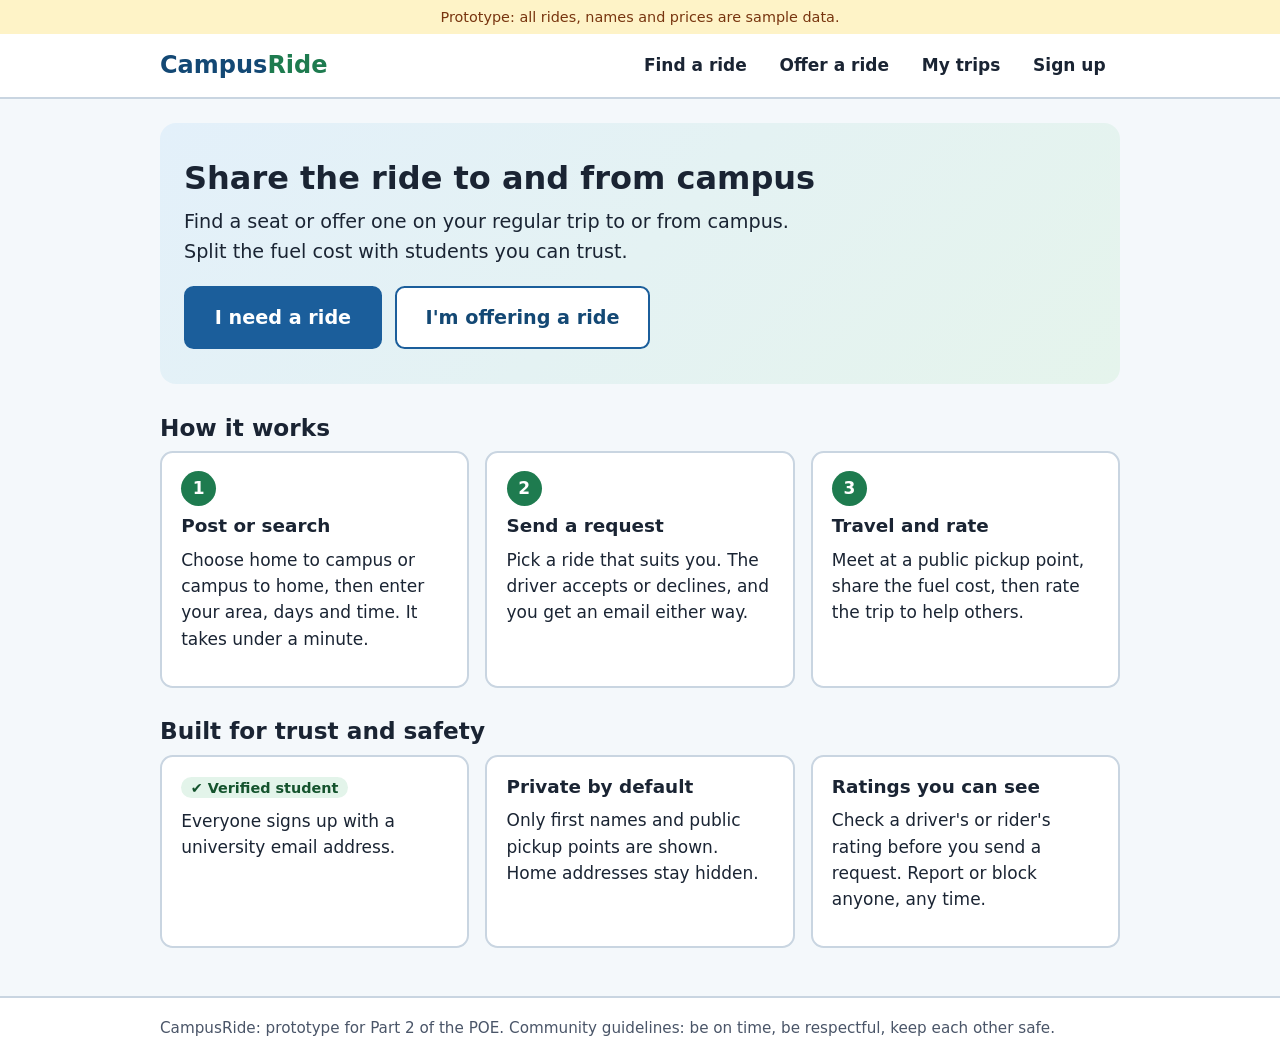
==== campusride/index.html @ 92cbeec1 "Add CampusRide prototype" ====
<!DOCTYPE html>
<html lang="en">
<head>
  <meta charset="utf-8">
  <meta name="viewport" content="width=device-width, initial-scale=1">
  <title>CampusRide: share the ride to campus</title>
  <link rel="stylesheet" href="css/style.css">
</head>
<body>
  <a class="skip-link" href="#main">Skip to main content</a>
  <div class="proto-banner">Prototype: all rides, names and prices are sample data.</div>
  <header class="site-header">
    <div class="container header-inner">
      <a class="logo" href="index.html">Campus<span>Ride</span></a>
      <button class="nav-toggle" type="button" aria-expanded="false" aria-controls="site-nav">Menu</button>
      <nav id="site-nav" aria-label="Main">
        <ul>
          <li><a href="search.html">Find a ride</a></li>
          <li><a href="offer.html">Offer a ride</a></li>
          <li><a href="trips.html">My trips</a></li>
          <li><a href="signup.html">Sign up</a></li>
        </ul>
      </nav>
    </div>
  </header>

  <main id="main" class="container">
    <section class="hero" aria-labelledby="hero-title">
      <h1 id="hero-title">Share the ride to and from campus</h1>
      <p>Find a seat or offer one on your regular trip to or from campus. Split the fuel cost with students you can trust.</p>
      <div class="hero-actions">
        <a class="btn btn-large" href="search.html">I need a ride</a>
        <a class="btn btn-large btn-secondary" href="offer.html">I'm offering a ride</a>
      </div>
    </section>

    <section aria-labelledby="how-title">
      <h2 id="how-title">How it works</h2>
      <ol class="grid-3" style="list-style:none;padding:0;margin:0">
        <li class="card"><span class="step-num" aria-hidden="true">1</span><h3>Post or search</h3><p>Choose home to campus or campus to home, then enter your area, days and time. It takes under a minute.</p></li>
        <li class="card"><span class="step-num" aria-hidden="true">2</span><h3>Send a request</h3><p>Pick a ride that suits you. The driver accepts or declines, and you get an email either way.</p></li>
        <li class="card"><span class="step-num" aria-hidden="true">3</span><h3>Travel and rate</h3><p>Meet at a public pickup point, share the fuel cost, then rate the trip to help others.</p></li>
      </ol>
    </section>

    <section aria-labelledby="trust-title">
      <h2 id="trust-title">Built for trust and safety</h2>
      <ul class="grid-3" style="list-style:none;padding:0;margin:0">
        <li class="card"><h3><span class="badge badge-green"><span aria-hidden="true">&#10004;</span> Verified student</span></h3><p>Everyone signs up with a university email address.</p></li>
        <li class="card"><h3>Private by default</h3><p>Only first names and public pickup points are shown. Home addresses stay hidden.</p></li>
        <li class="card"><h3>Ratings you can see</h3><p>Check a driver's or rider's rating before you send a request. Report or block anyone, any time.</p></li>
      </ul>
    </section>
  </main>

  <footer class="site-footer">
    <div class="container">CampusRide: prototype for Part 2 of the POE. Community guidelines: be on time, be respectful, keep each other safe.</div>
  </footer>
  <script src="js/app.js"></script>
</body>
</html>
---- campusride/css/style.css ----
/* CampusRide prototype styles
   Palette checked for WCAG 2.0 AA contrast (4.5:1 normal text, 3:1 large text). */
:root {
  --primary: #1B5E9B;
  --primary-dark: #134874;
  --green: #1E7B4F;
  --warm: #B45309;
  --text: #1A2433;
  --muted: #4A5568;
  --bg: #F4F8FB;
  --card: #FFFFFF;
  --border: #C9D5E1;
  --input-border: #5B6B7C;
  --danger: #B42318;
  --focus: #0B2E59;
}

*, *::before, *::after { box-sizing: border-box; }

html { font-size: 100%; }

body {
  margin: 0;
  font-family: "Segoe UI", system-ui, -apple-system, Arial, sans-serif;
  font-size: 1.0625rem;
  line-height: 1.55;
  color: var(--text);
  background: var(--bg);
}

.container { width: 100%; max-width: 62rem; margin: 0 auto; padding: 0 1rem; }

h1, h2, h3 { line-height: 1.25; margin: 0 0 .6rem; color: var(--text); }
h1 { font-size: 2rem; }
h2 { font-size: 1.45rem; margin-top: 1.8rem; }
h3 { font-size: 1.15rem; }
p { margin: 0 0 1rem; }
a { color: var(--primary); text-decoration: underline; }
a:hover { color: var(--primary-dark); }

/* Focus: strong, visible indicator for keyboard users (WCAG 2.4.7) */
a:focus-visible, button:focus-visible, input:focus-visible, select:focus-visible,
textarea:focus-visible, summary:focus-visible, .day input:focus-visible + span {
  outline: 3px solid var(--focus);
  outline-offset: 2px;
  box-shadow: 0 0 0 5px #FFFFFF;
}

.skip-link {
  position: absolute; left: -999px; top: 0; z-index: 100;
  background: var(--focus); color: #fff; padding: .7rem 1rem;
}
.skip-link:focus { left: 0; }

.visually-hidden {
  position: absolute !important; width: 1px; height: 1px; overflow: hidden;
  clip: rect(0 0 0 0); white-space: nowrap;
}

/* Prototype banner and header */
.proto-banner {
  background: #FEF3C7; color: #78350F; text-align: center;
  font-size: .9rem; padding: .35rem 1rem;
}

.site-header { background: #fff; border-bottom: 2px solid var(--border); }
.header-inner {
  display: flex; align-items: center; justify-content: space-between;
  flex-wrap: wrap; gap: .5rem; padding-top: .6rem; padding-bottom: .6rem;
}
.logo { font-size: 1.5rem; font-weight: 700; color: var(--primary-dark); text-decoration: none; }
.logo span { color: var(--green); }

#site-nav ul { list-style: none; margin: 0; padding: 0; display: flex; gap: .25rem; flex-wrap: wrap; }
#site-nav a {
  display: inline-flex; align-items: center; min-height: 44px; padding: 0 .9rem;
  color: var(--text); text-decoration: none; font-weight: 600; border-radius: .5rem;
}
#site-nav a:hover { background: #E8F0F8; }
#site-nav a[aria-current="page"] { background: var(--primary); color: #fff; }

.nav-toggle {
  display: none; min-height: 44px; padding: 0 1rem; font: inherit; font-weight: 600;
  background: #fff; color: var(--primary-dark); border: 2px solid var(--primary); border-radius: .5rem;
}

@media (max-width: 40rem) {
  .nav-toggle { display: inline-flex; align-items: center; }
  #site-nav { display: none; width: 100%; }
  #site-nav.open { display: block; }
  #site-nav ul { flex-direction: column; }
  h1 { font-size: 1.6rem; }
}

main.container { padding: 1.5rem 1rem 3rem; }

/* Buttons: one primary style for the main action on every page (consistency) */
.btn {
  display: inline-flex; align-items: center; justify-content: center; gap: .4rem;
  min-height: 44px; min-width: 44px; padding: .55rem 1.3rem;
  font: inherit; font-weight: 600; text-decoration: none; cursor: pointer;
  color: #fff; background: var(--primary); border: 2px solid var(--primary); border-radius: .6rem;
  transition: background .15s ease;
}
.btn:hover { background: var(--primary-dark); border-color: var(--primary-dark); color: #fff; }
.btn-secondary { background: #fff; color: var(--primary-dark); }
.btn-secondary:hover { background: #E8F0F8; color: var(--primary-dark); }
.btn-danger { background: #fff; color: var(--danger); border-color: var(--danger); }
.btn-danger:hover { background: #FEE4E2; color: var(--danger); border-color: var(--danger); }
.btn-large { font-size: 1.2rem; padding: .9rem 1.8rem; min-height: 56px; }
.btn[disabled], .btn[aria-disabled="true"] { background: #E5E9EE; border-color: #8A96A3; color: #3F4A57; cursor: not-allowed; }

/* Hero */
.hero { background: linear-gradient(135deg, #E3F0FA 0%, #E5F4EC 100%); border-radius: 1rem; padding: 2.2rem 1.5rem; margin-bottom: 1.5rem; }
.hero p { font-size: 1.2rem; max-width: 40rem; }
.hero-actions { display: flex; flex-wrap: wrap; gap: .8rem; margin-top: 1.2rem; }

.grid-3 { display: grid; gap: 1rem; grid-template-columns: repeat(auto-fit, minmax(15rem, 1fr)); }
.card { background: var(--card); border: 2px solid var(--border); border-radius: .8rem; padding: 1.1rem 1.2rem; }
.card h3 { margin-top: 0; }
.step-num {
  display: inline-flex; align-items: center; justify-content: center;
  width: 2.2rem; height: 2.2rem; border-radius: 50%; background: var(--green); color: #fff; font-weight: 700; margin-bottom: .5rem;
}

/* Forms */
form .field { margin-bottom: 1.2rem; }
label, legend { display: block; font-weight: 600; margin-bottom: .3rem; padding: 0; }
.hint { display: block; font-size: .95rem; color: var(--muted); font-weight: 400; margin-bottom: .3rem; }
input[type="text"], input[type="email"], input[type="password"], input[type="time"], input[type="number"], select, textarea {
  width: 100%; max-width: 28rem; min-height: 44px; padding: .5rem .7rem; font: inherit; color: var(--text);
  background: #fff; border: 2px solid var(--input-border); border-radius: .5rem;
}
fieldset { border: 0; margin: 0 0 1.2rem; padding: 0; min-width: 0; }
.choice { display: flex; align-items: center; gap: .6rem; min-height: 44px; font-weight: 400; }
.choice input { width: 1.4rem; height: 1.4rem; flex: none; }

.field-error { color: var(--danger); font-weight: 600; margin: .3rem 0 0; min-height: 0; }
input[aria-invalid="true"], select[aria-invalid="true"] { border-color: var(--danger); }
.error-summary { border: 3px solid var(--danger); background: #FEF3F2; border-radius: .6rem; padding: 1rem 1.2rem; margin-bottom: 1.2rem; }
.error-summary h2 { margin: 0 0 .4rem; font-size: 1.15rem; color: var(--danger); }
.error-summary ul { margin: 0; padding-left: 1.2rem; }

.success-box { border: 3px solid var(--green); background: #E9F7EF; border-radius: .6rem; padding: 1rem 1.2rem; margin: 1rem 0; color: #14532D; }
.success-box strong { display: block; margin-bottom: .2rem; }

/* Day toggle buttons: state shown by tick + colour, not colour alone */
.days { display: flex; flex-wrap: wrap; gap: .5rem; }
.day { position: relative; margin: 0; font-weight: 600; }
.day input { position: absolute; opacity: 0; width: 100%; height: 100%; margin: 0; cursor: pointer; }
.day span {
  display: inline-flex; align-items: center; justify-content: center; min-width: 4rem; min-height: 44px; padding: 0 .8rem;
  border: 2px solid var(--input-border); border-radius: .5rem; background: #fff; color: var(--text);
}
.day input:checked + span { background: var(--primary); border-color: var(--primary); color: #fff; }
.day input:checked + span::before { content: "\2713\00a0"; }

/* Seat stepper */
.stepper { display: inline-flex; align-items: center; gap: .5rem; }
.stepper input { width: 4rem; text-align: center; }
.stepper button { min-width: 44px; padding: 0; font-size: 1.4rem; }

/* Ride cards */
.results-bar { display: flex; flex-wrap: wrap; gap: 1rem; align-items: flex-end; margin: 1rem 0; }
.results-bar .field { margin: 0; }
.ride-list { list-style: none; margin: 0; padding: 0; display: grid; gap: 1rem; }
.ride-card { display: grid; gap: .6rem 1rem; grid-template-columns: 1fr auto; align-items: center; }
.ride-card[hidden], .ride-list[hidden], .empty-state[hidden], .success-box[hidden], .error-summary[hidden], .undo-area[hidden], [hidden] { display: none !important; }
.ride-card h3 { margin: 0; }
.ride-meta { margin: 0; color: var(--muted); }
.ride-price { font-size: 1.4rem; font-weight: 700; color: var(--text); text-align: right; }
.ride-price small { display: block; font-size: .85rem; font-weight: 400; color: var(--muted); }
.ride-actions { grid-column: 1 / -1; display: flex; flex-wrap: wrap; gap: .6rem; align-items: center; }
@media (max-width: 36rem) { .ride-card { grid-template-columns: 1fr; } .ride-price { text-align: left; } }

.badge { display: inline-flex; align-items: center; gap: .3rem; font-size: .9rem; font-weight: 600; padding: .1rem .6rem; border-radius: 1rem; background: #E3F0FA; color: #0F3D66; }
.badge-green { background: #E3F4EA; color: #14532D; }
.rating { font-weight: 700; color: var(--text); }

.status { display: inline-flex; align-items: center; gap: .35rem; font-weight: 700; padding: .15rem .7rem; border-radius: 1rem; font-size: .95rem; }
.status-confirmed { background: #E3F4EA; color: #14532D; }
.status-pending { background: #FEF3C7; color: #78350F; }
.status-cancelled { background: #FEE4E2; color: #7A271A; }

.empty-state { text-align: center; border: 2px dashed var(--input-border); border-radius: .8rem; padding: 2rem 1rem; background: #fff; }

details { background: #fff; border: 2px solid var(--border); border-radius: .6rem; padding: .6rem 1rem; margin-top: 1.2rem; }
summary { cursor: pointer; font-weight: 600; min-height: 44px; display: flex; align-items: center; }

dl.facts { display: grid; grid-template-columns: max-content 1fr; gap: .4rem 1.2rem; margin: 0 0 1rem; }
dl.facts dt { font-weight: 600; }
dl.facts dd { margin: 0; }

.summary-tiles { display: flex; flex-wrap: wrap; gap: 1rem; margin: 1rem 0; }
.tile { background: #fff; border: 2px solid var(--border); border-radius: .8rem; padding: .8rem 1.2rem; min-width: 10rem; }
.tile strong { display: block; font-size: 1.6rem; color: var(--primary-dark); }

dialog { max-width: 28rem; border: 3px solid var(--primary); border-radius: .8rem; padding: 1.4rem; }
dialog::backdrop { background: rgba(11, 46, 89, .55); }
.dialog-actions { display: flex; flex-wrap: wrap; gap: .6rem; margin-top: 1rem; }

.site-footer { border-top: 2px solid var(--border); background: #fff; padding: 1.2rem 0; color: var(--muted); font-size: .95rem; }

@media (prefers-reduced-motion: reduce) {
  * { transition: none !important; animation: none !important; }
}
@keyframes pop { from { transform: scale(.9); opacity: 0; } to { transform: scale(1); opacity: 1; } }
.success-box { animation: pop .25s ease; }
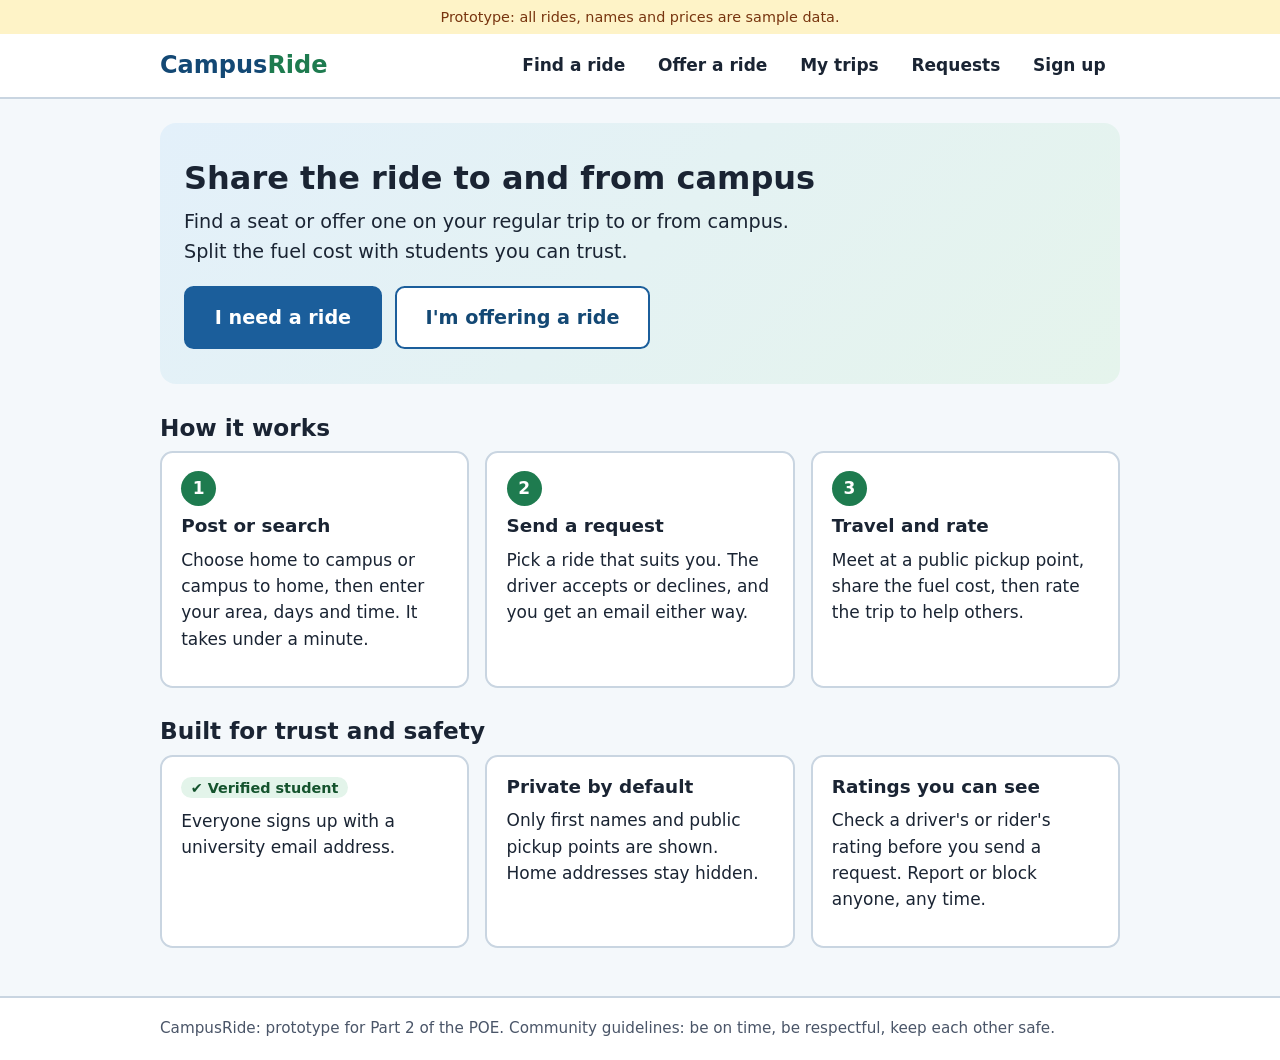
==== commit 9c467ce7: "Add requests page for accept/decline and update navigation" ====
--- a/campusride/index.html
+++ b/campusride/index.html
@@ -18,6 +18,7 @@
           <li><a href="search.html">Find a ride</a></li>
           <li><a href="offer.html">Offer a ride</a></li>
           <li><a href="trips.html">My trips</a></li>
+          <li><a href="requests.html">Requests</a></li>
           <li><a href="signup.html">Sign up</a></li>
         </ul>
       </nav>
